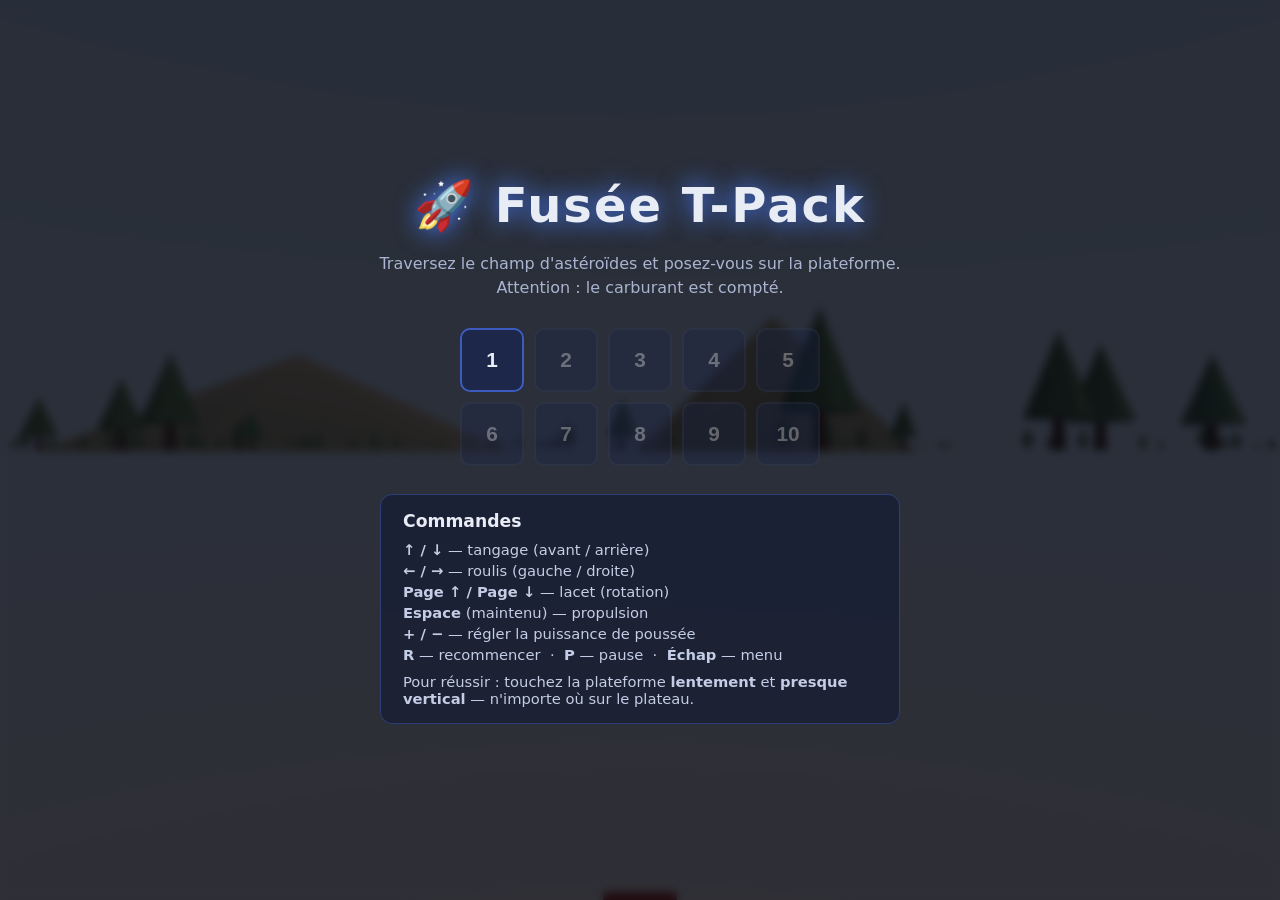
==== index.html @ bf6c11d5 "Difficulté clémente, cible tolérante, décor naturel, commandes non inversées - Seuils d'atterrissage" ====
<!DOCTYPE html>
<html lang="fr">
<head>
  <meta charset="UTF-8" />
  <meta name="viewport" content="width=device-width, initial-scale=1.0" />
  <title>Fusée T-Pack — Atterrissage</title>
  <link rel="icon" href="data:image/svg+xml,<svg xmlns=%22http://www.w3.org/2000/svg%22 viewBox=%220 0 100 100%22><text y=%22.9em%22 font-size=%2290%22>🚀</text></svg>" />
  <link rel="stylesheet" href="./style.css" />
  <script type="importmap">
    { "imports": { "three": "./lib/three.module.min.js" } }
  </script>
</head>
<body>
  <canvas id="scene"></canvas>

  <!-- ===== Menu principal ===== -->
  <div id="menu" class="screen">
    <h1>🚀 Fusée T-Pack</h1>
    <p class="subtitle">Traversez le champ d'astéroïdes et posez-vous sur la plateforme.<br/>
      Attention : le carburant est compté.</p>
    <div id="level-grid"></div>
    <div class="help">
      <h3>Commandes</h3>
      <ul>
        <li><b>↑ / ↓</b> — tangage (avant / arrière)</li>
        <li><b>← / →</b> — roulis (gauche / droite)</li>
        <li><b>Page ↑ / Page ↓</b> — lacet (rotation)</li>
        <li><b>Espace</b> (maintenu) — propulsion</li>
        <li><b>+ / −</b> — régler la puissance de poussée</li>
        <li><b>R</b> — recommencer &nbsp;·&nbsp; <b>P</b> — pause &nbsp;·&nbsp; <b>Échap</b> — menu</li>
      </ul>
      <p>Pour réussir : touchez la plateforme <b>lentement</b> et <b>presque vertical</b> — n'importe où sur le plateau.</p>
    </div>
  </div>

  <!-- ===== HUD ===== -->
  <div id="hud" class="hidden">
    <div id="hud-top">
      <span id="hud-level">Niveau 1/10</span>
      <span id="hud-name"></span>
    </div>
    <div id="hud-left">
      <div class="gauge">
        <label>Carburant</label>
        <div class="bar"><div id="fuel-fill"></div></div>
        <span id="fuel-txt">100</span>
      </div>
      <div class="gauge">
        <label>Poussée</label>
        <div class="bar"><div id="throttle-fill"></div></div>
        <span id="throttle-txt">100 %</span>
      </div>
    </div>
    <div id="hud-right">
      <div class="stat"><label>Altitude</label><span id="stat-alt">0 m</span></div>
      <div class="stat"><label>V. verticale</label><span id="stat-vs">0.0 m/s</span></div>
      <div class="stat"><label>V. horizontale</label><span id="stat-hs">0.0 m/s</span></div>
      <div class="stat"><label>Inclinaison</label><span id="stat-tilt">0°</span></div>
      <div class="stat"><label>Distance plateforme</label><span id="stat-dist">0 m</span></div>
    </div>
  </div>

  <!-- ===== Superposition (prêt / victoire / crash / pause) ===== -->
  <div id="overlay" class="screen hidden">
    <h2 id="overlay-title"></h2>
    <p id="overlay-text"></p>
    <div id="overlay-buttons"></div>
  </div>

  <script type="module" src="./src/main.js"></script>
</body>
</html>
---- style.css ----
* { margin: 0; padding: 0; box-sizing: border-box; }

html, body {
  width: 100%; height: 100%;
  overflow: hidden;
  background: #0b0e1a;
  color: #e8ecf5;
  font-family: "Segoe UI", system-ui, sans-serif;
  user-select: none;
}

#scene { position: fixed; inset: 0; display: block; }

.hidden { display: none !important; }

/* ===== Écrans (menu, overlay) ===== */
.screen {
  position: fixed; inset: 0;
  display: flex; flex-direction: column;
  align-items: center; justify-content: center;
  gap: 18px;
  background: rgba(6, 8, 18, 0.82);
  backdrop-filter: blur(4px);
  text-align: center;
  z-index: 10;
  padding: 24px;
}

.screen h1 { font-size: 3rem; letter-spacing: 2px; text-shadow: 0 0 24px #4a7dff; }
.screen h2 { font-size: 2.2rem; }
.subtitle { color: #aab4d0; line-height: 1.5; }

#level-grid {
  display: grid;
  grid-template-columns: repeat(5, 64px);
  gap: 10px;
  margin: 10px 0;
}

#level-grid button {
  width: 64px; height: 64px;
  font-size: 1.3rem; font-weight: bold;
  color: #e8ecf5;
  background: #1c2749;
  border: 2px solid #3d5bbf;
  border-radius: 10px;
  cursor: pointer;
  transition: transform .1s, background .15s;
}
#level-grid button:hover:not(:disabled) { background: #2c3d78; transform: scale(1.08); }
#level-grid button:disabled { opacity: 0.35; cursor: not-allowed; border-color: #333c58; }
#level-grid button.done { border-color: #3dbf6e; background: #16341f; }

.help {
  max-width: 520px;
  background: rgba(20, 26, 50, 0.7);
  border: 1px solid #2c3d78;
  border-radius: 12px;
  padding: 16px 22px;
  text-align: left;
  font-size: 0.92rem;
  color: #c4cde6;
}
.help h3 { margin-bottom: 8px; color: #e8ecf5; }
.help ul { list-style: none; margin-bottom: 8px; }
.help li { padding: 2px 0; }

#overlay-buttons { display: flex; gap: 14px; }
#overlay-buttons button {
  padding: 12px 26px;
  font-size: 1.05rem; font-weight: 600;
  color: #fff;
  background: #3d5bbf;
  border: none; border-radius: 10px;
  cursor: pointer;
  transition: background .15s, transform .1s;
}
#overlay-buttons button:hover { background: #5573dd; transform: scale(1.05); }
#overlay-buttons button.secondary { background: #2a3354; }
#overlay-buttons button.secondary:hover { background: #3a4670; }

/* ===== HUD ===== */
#hud { position: fixed; inset: 0; pointer-events: none; z-index: 5; }

#hud-top {
  position: absolute; top: 14px; left: 50%;
  transform: translateX(-50%);
  display: flex; gap: 14px; align-items: baseline;
  background: rgba(10, 14, 30, 0.65);
  border: 1px solid #2c3d78;
  border-radius: 10px;
  padding: 8px 18px;
}
#hud-level { font-weight: 700; font-size: 1.1rem; }
#hud-name { color: #aab4d0; font-style: italic; }

#hud-left {
  position: absolute; left: 16px; bottom: 16px;
  display: flex; flex-direction: column; gap: 10px;
  background: rgba(10, 14, 30, 0.65);
  border: 1px solid #2c3d78;
  border-radius: 10px;
  padding: 12px 16px;
  min-width: 230px;
}
.gauge { display: grid; grid-template-columns: 82px 1fr 52px; align-items: center; gap: 8px; }
.gauge label { font-size: 0.82rem; color: #aab4d0; }
.gauge span { font-size: 0.85rem; text-align: right; font-variant-numeric: tabular-nums; }
.bar {
  height: 14px;
  background: #131a33;
  border: 1px solid #33406b;
  border-radius: 7px;
  overflow: hidden;
}
#fuel-fill { height: 100%; width: 100%; background: linear-gradient(90deg, #3dbf6e, #8fe06a); transition: width .1s linear; }
#fuel-fill.low { background: linear-gradient(90deg, #d94040, #ff7b4a); }
#throttle-fill { height: 100%; width: 100%; background: linear-gradient(90deg, #4a7dff, #7fb0ff); }

#hud-right {
  position: absolute; right: 16px; bottom: 16px;
  display: flex; flex-direction: column; gap: 4px;
  background: rgba(10, 14, 30, 0.65);
  border: 1px solid #2c3d78;
  border-radius: 10px;
  padding: 12px 16px;
  min-width: 230px;
}
.stat { display: flex; justify-content: space-between; gap: 16px; font-size: 0.9rem; }
.stat label { color: #aab4d0; }
.stat span { font-variant-numeric: tabular-nums; }
.stat span.ok { color: #6fe08a; }
.stat span.bad { color: #ff7b6b; }
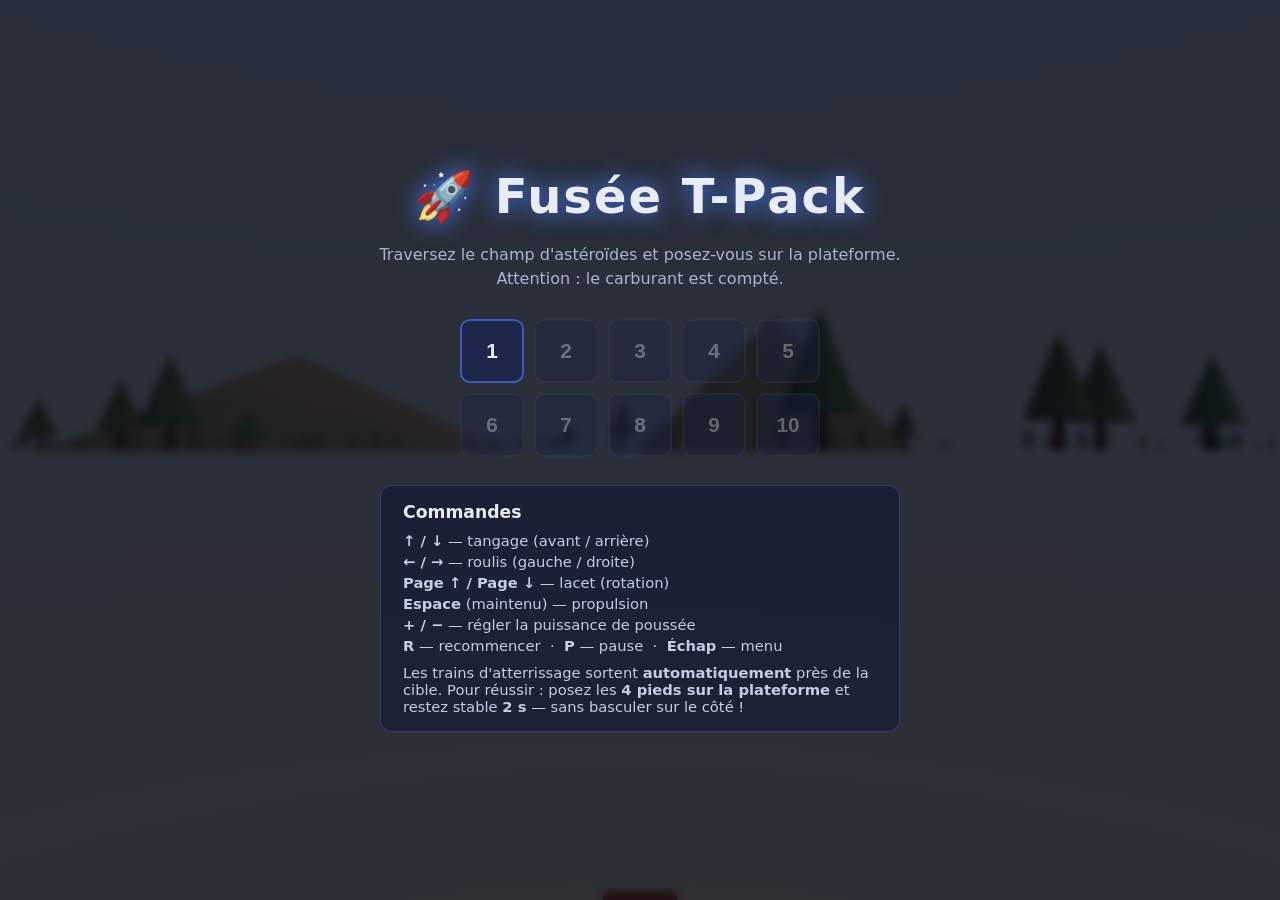
==== commit b1f035bd: "Trains d'atterrissage + physique de contact : le défi est de ne pas basculer - 4 trains d'atterrissa" ====
--- a/index.html
+++ b/index.html
@@ -29,7 +29,9 @@
         <li><b>+ / −</b> — régler la puissance de poussée</li>
         <li><b>R</b> — recommencer &nbsp;·&nbsp; <b>P</b> — pause &nbsp;·&nbsp; <b>Échap</b> — menu</li>
       </ul>
-      <p>Pour réussir : touchez la plateforme <b>lentement</b> et <b>presque vertical</b> — n'importe où sur le plateau.</p>
+      <p>Les trains d'atterrissage sortent <b>automatiquement</b> près de la cible.
+        Pour réussir : posez les <b>4 pieds sur la plateforme</b> et restez stable <b>2 s</b> —
+        sans basculer sur le côté !</p>
     </div>
   </div>
 
@@ -57,7 +59,9 @@
       <div class="stat"><label>V. horizontale</label><span id="stat-hs">0.0 m/s</span></div>
       <div class="stat"><label>Inclinaison</label><span id="stat-tilt">0°</span></div>
       <div class="stat"><label>Distance plateforme</label><span id="stat-dist">0 m</span></div>
+      <div class="stat"><label>Trains d'atterrissage</label><span id="stat-legs">Repliés</span></div>
     </div>
+    <div id="stab" class="hidden"></div>
   </div>
 
   <!-- ===== Superposition (prêt / victoire / crash / pause) ===== -->
--- a/style.css
+++ b/style.css
@@ -131,3 +131,17 @@
 .stat span { font-variant-numeric: tabular-nums; }
 .stat span.ok { color: #6fe08a; }
 .stat span.bad { color: #ff7b6b; }
+
+#stab {
+  position: absolute;
+  bottom: 100px; left: 50%;
+  transform: translateX(-50%);
+  background: rgba(10, 14, 30, 0.72);
+  border: 1px solid #3dbf6e;
+  border-radius: 10px;
+  padding: 10px 24px;
+  font-size: 1.1rem;
+  font-weight: 600;
+  color: #6fe08a;
+  white-space: nowrap;
+}
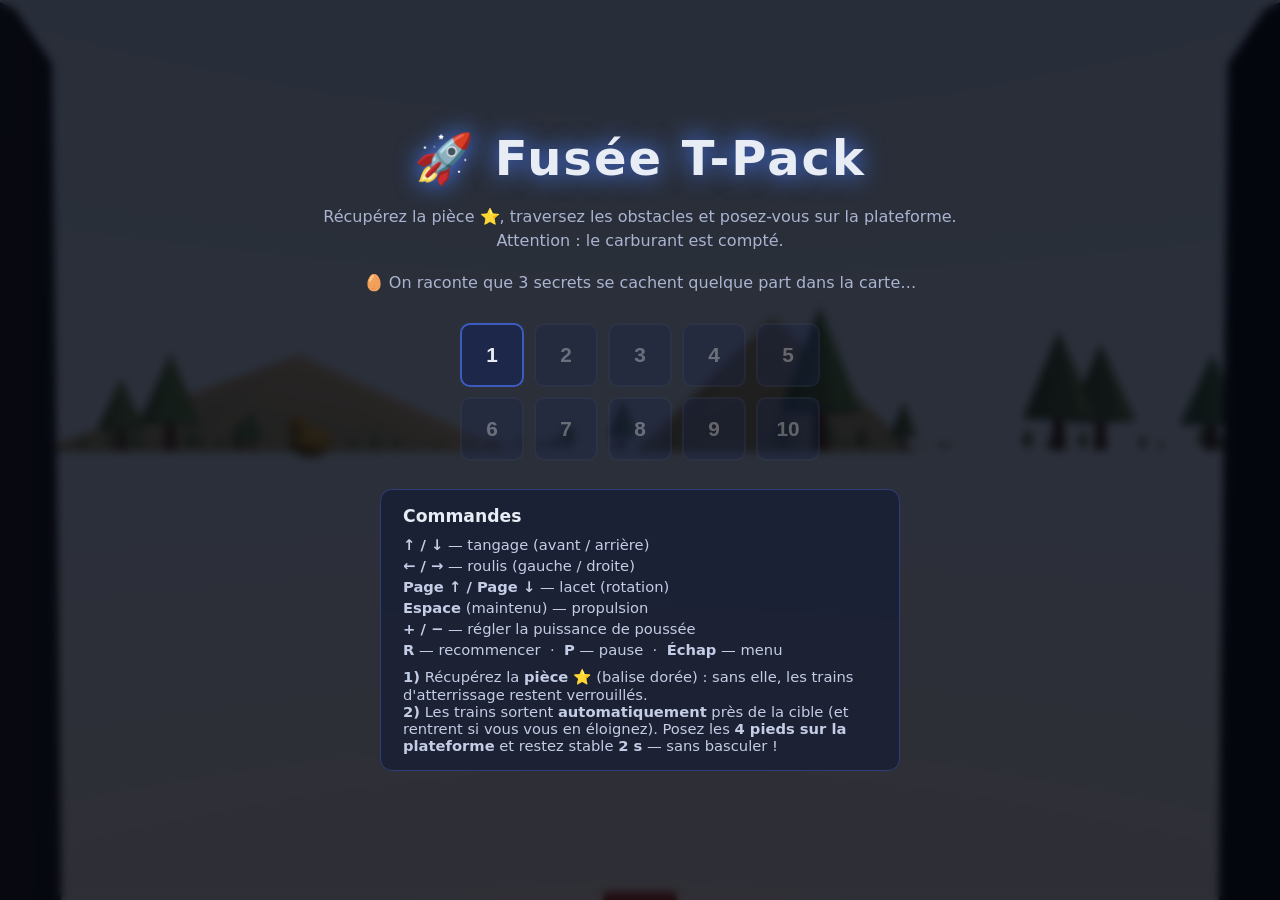
==== commit 41bbf51f: "Pièce à récupérer, trains rétractables, obstacles 360° variés, secrets - Pièce dorée ⭐ par niveau (b" ====
--- a/index.html
+++ b/index.html
@@ -16,8 +16,9 @@
   <!-- ===== Menu principal ===== -->
   <div id="menu" class="screen">
     <h1>🚀 Fusée T-Pack</h1>
-    <p class="subtitle">Traversez le champ d'astéroïdes et posez-vous sur la plateforme.<br/>
+    <p class="subtitle">Récupérez la pièce ⭐, traversez les obstacles et posez-vous sur la plateforme.<br/>
       Attention : le carburant est compté.</p>
+    <p class="subtitle" id="menu-eggs"></p>
     <div id="level-grid"></div>
     <div class="help">
       <h3>Commandes</h3>
@@ -29,9 +30,11 @@
         <li><b>+ / −</b> — régler la puissance de poussée</li>
         <li><b>R</b> — recommencer &nbsp;·&nbsp; <b>P</b> — pause &nbsp;·&nbsp; <b>Échap</b> — menu</li>
       </ul>
-      <p>Les trains d'atterrissage sortent <b>automatiquement</b> près de la cible.
-        Pour réussir : posez les <b>4 pieds sur la plateforme</b> et restez stable <b>2 s</b> —
-        sans basculer sur le côté !</p>
+      <p><b>1)</b> Récupérez la <b>pièce ⭐</b> (balise dorée) : sans elle, les trains
+        d'atterrissage restent verrouillés.<br/>
+        <b>2)</b> Les trains sortent <b>automatiquement</b> près de la cible (et rentrent
+        si vous vous en éloignez). Posez les <b>4 pieds sur la plateforme</b> et restez
+        stable <b>2 s</b> — sans basculer !</p>
     </div>
   </div>
 
@@ -59,9 +62,11 @@
       <div class="stat"><label>V. horizontale</label><span id="stat-hs">0.0 m/s</span></div>
       <div class="stat"><label>Inclinaison</label><span id="stat-tilt">0°</span></div>
       <div class="stat"><label>Distance plateforme</label><span id="stat-dist">0 m</span></div>
-      <div class="stat"><label>Trains d'atterrissage</label><span id="stat-legs">Repliés</span></div>
+      <div class="stat"><label>Pièce</label><span id="stat-piece">À récupérer ⭐</span></div>
+      <div class="stat"><label>Trains d'atterrissage</label><span id="stat-legs">Verrouillés 🔒</span></div>
     </div>
     <div id="stab" class="hidden"></div>
+    <div id="toast" class="hidden"></div>
   </div>
 
   <!-- ===== Superposition (prêt / victoire / crash / pause) ===== -->
--- a/style.css
+++ b/style.css
@@ -145,3 +145,25 @@
   color: #6fe08a;
   white-space: nowrap;
 }
+#stab.warn { border-color: #ffb84a; color: #ffd24a; }
+
+/* Toast : pièce ramassée, secrets découverts */
+#toast {
+  position: absolute;
+  top: 76px; left: 50%;
+  transform: translateX(-50%);
+  background: rgba(20, 16, 40, 0.85);
+  border: 2px solid #ffd24a;
+  border-radius: 14px;
+  padding: 14px 30px;
+  font-size: 1.15rem;
+  font-weight: 700;
+  color: #ffe9ad;
+  white-space: nowrap;
+  box-shadow: 0 0 30px rgba(255, 210, 74, 0.35);
+}
+#toast.pop { animation: toast-pop 0.45s cubic-bezier(0.2, 1.6, 0.4, 1); }
+@keyframes toast-pop {
+  0% { transform: translateX(-50%) scale(0.4); opacity: 0; }
+  100% { transform: translateX(-50%) scale(1); opacity: 1; }
+}
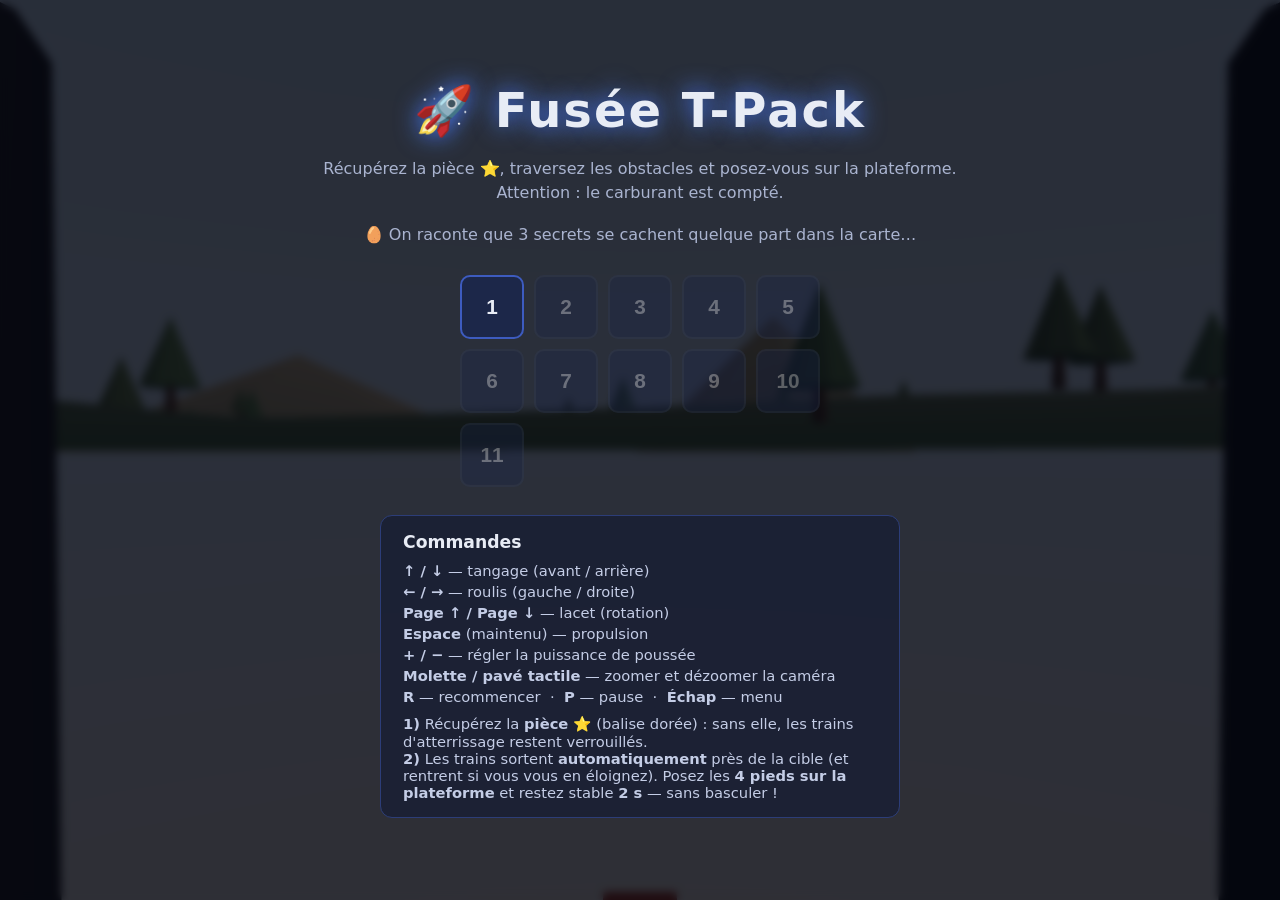
==== commit dddea686: "Niveau 11 « L'Épreuve Extrême » + zoom caméra à la molette - Niveau 11 dans un nouveau monde d'orage" ====
--- a/index.html
+++ b/index.html
@@ -28,6 +28,7 @@
         <li><b>Page ↑ / Page ↓</b> — lacet (rotation)</li>
         <li><b>Espace</b> (maintenu) — propulsion</li>
         <li><b>+ / −</b> — régler la puissance de poussée</li>
+        <li><b>Molette / pavé tactile</b> — zoomer et dézoomer la caméra</li>
         <li><b>R</b> — recommencer &nbsp;·&nbsp; <b>P</b> — pause &nbsp;·&nbsp; <b>Échap</b> — menu</li>
       </ul>
       <p><b>1)</b> Récupérez la <b>pièce ⭐</b> (balise dorée) : sans elle, les trains
@@ -41,8 +42,9 @@
   <!-- ===== HUD ===== -->
   <div id="hud" class="hidden">
     <div id="hud-top">
-      <span id="hud-level">Niveau 1/10</span>
+      <span id="hud-level">Niveau 1/11</span>
       <span id="hud-name"></span>
+      <span id="hud-timer" class="hidden">⏱ --</span>
     </div>
     <div id="hud-left">
       <div class="gauge">
--- a/style.css
+++ b/style.css
@@ -93,6 +93,14 @@
 }
 #hud-level { font-weight: 700; font-size: 1.1rem; }
 #hud-name { color: #aab4d0; font-style: italic; }
+#hud-timer {
+  font-weight: 700;
+  font-size: 1.1rem;
+  color: #ffd24a;
+  font-variant-numeric: tabular-nums;
+}
+#hud-timer.low { color: #ff5252; animation: timer-blink 0.6s step-end infinite; }
+@keyframes timer-blink { 50% { opacity: 0.35; } }
 
 #hud-left {
   position: absolute; left: 16px; bottom: 16px;
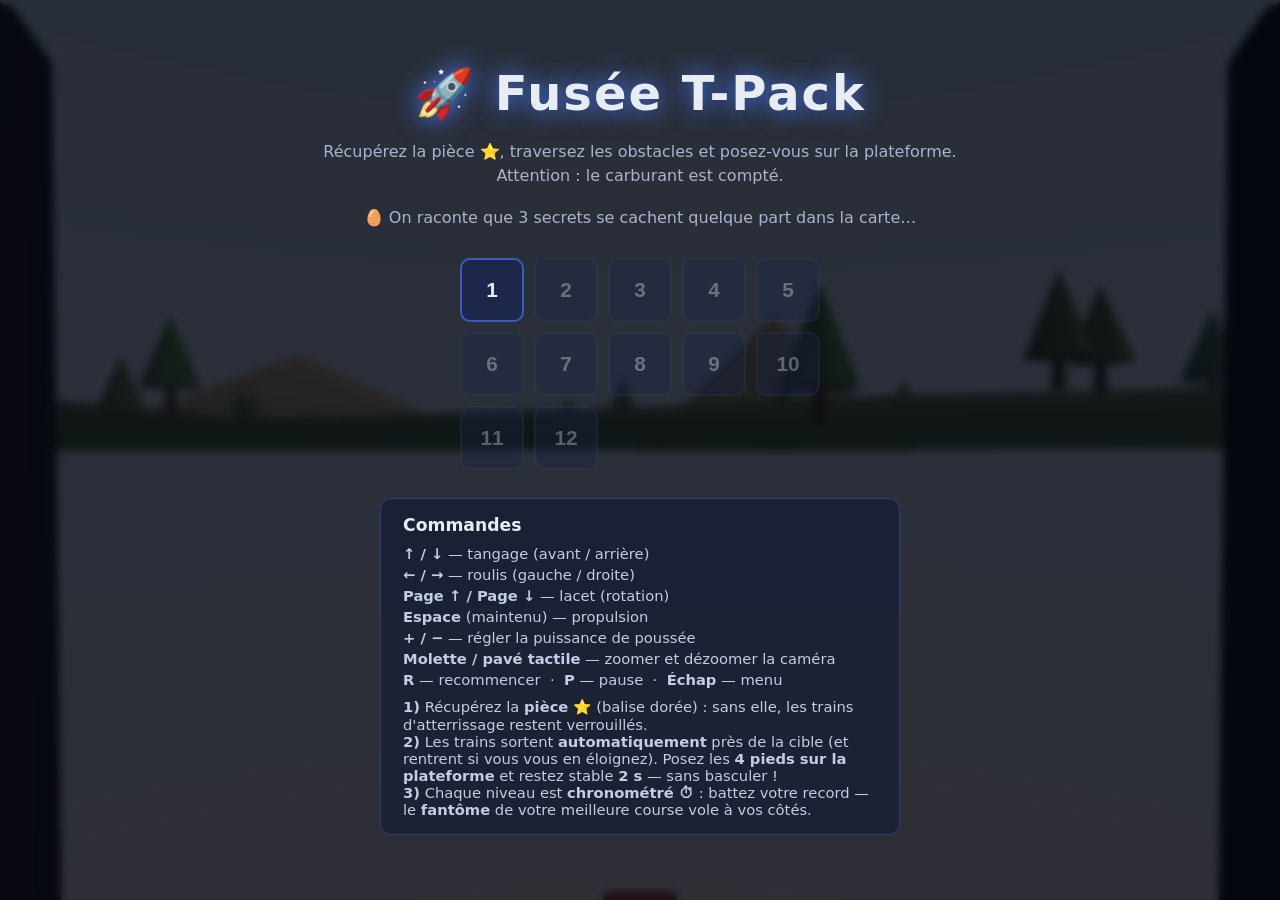
==== commit 1c0e6663: "Chrono sur tous les niveaux, records sauvegardés et fantôme façon Mario Kart - Limite de temps sur l" ====
--- a/index.html
+++ b/index.html
@@ -35,7 +35,9 @@
         d'atterrissage restent verrouillés.<br/>
         <b>2)</b> Les trains sortent <b>automatiquement</b> près de la cible (et rentrent
         si vous vous en éloignez). Posez les <b>4 pieds sur la plateforme</b> et restez
-        stable <b>2 s</b> — sans basculer !</p>
+        stable <b>2 s</b> — sans basculer !<br/>
+        <b>3)</b> Chaque niveau est <b>chronométré ⏱</b> : battez votre record — le
+        <b>fantôme</b> de votre meilleure course vole à vos côtés.</p>
     </div>
   </div>
 
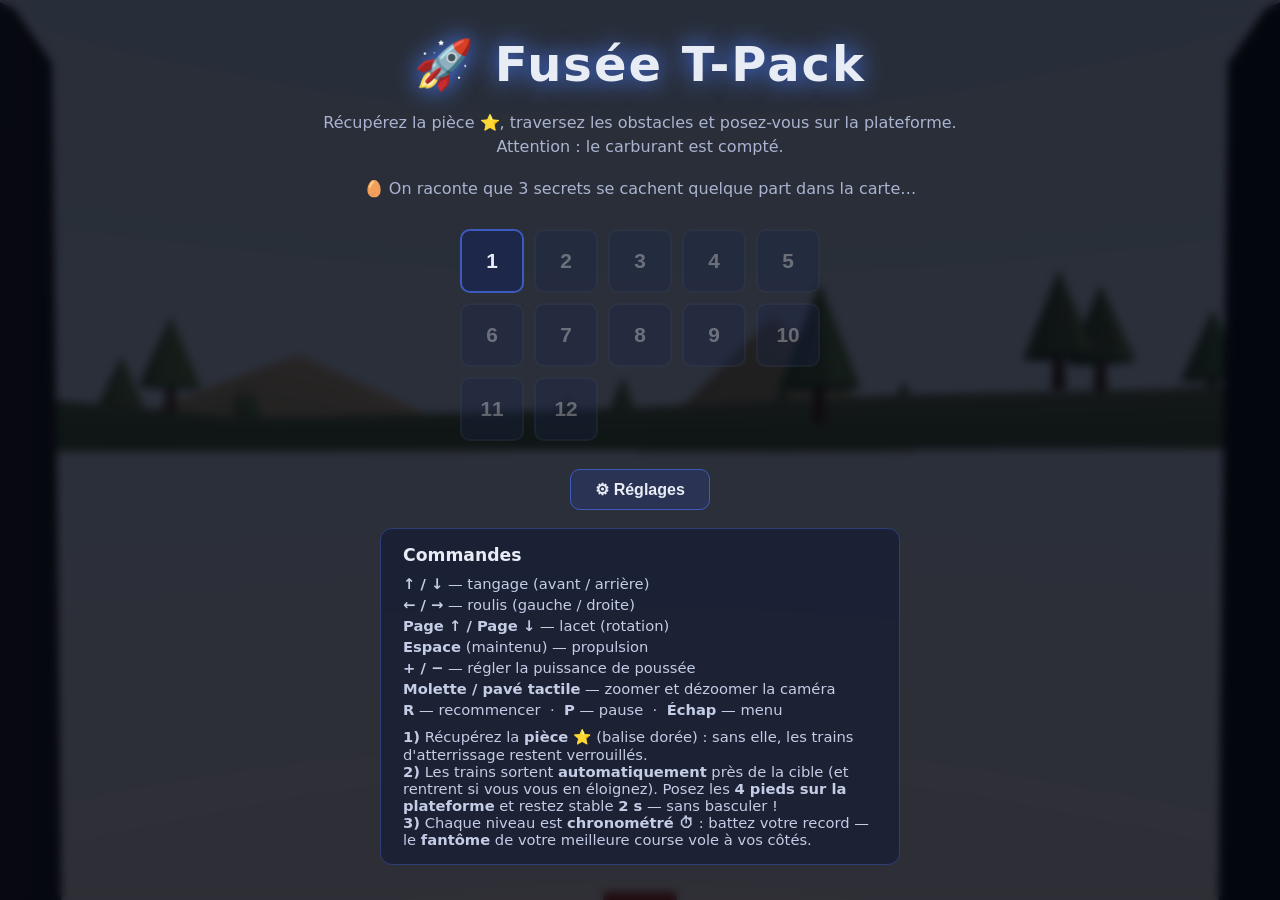
==== commit 511281b0: "Panneau Réglages : son, fantôme, meilleurs temps, mode clavier + souris - Nouveau volet ⚙ Réglages d" ====
--- a/index.html
+++ b/index.html
@@ -20,6 +20,7 @@
       Attention : le carburant est compté.</p>
     <p class="subtitle" id="menu-eggs"></p>
     <div id="level-grid"></div>
+    <button id="btn-settings" class="menu-btn">⚙ Réglages</button>
     <div class="help">
       <h3>Commandes</h3>
       <ul>
@@ -73,6 +74,36 @@
     <div id="toast" class="hidden"></div>
   </div>
 
+  <!-- ===== Réglages ===== -->
+  <div id="settings" class="screen hidden">
+    <div id="settings-panel">
+      <h2>⚙ Réglages</h2>
+      <label class="set-row">
+        <input type="checkbox" id="set-sound" />
+        <span>Son activé</span>
+      </label>
+      <label class="set-row">
+        <span>Volume</span>
+        <input type="range" id="set-volume" min="0" max="100" step="5" />
+        <span id="set-volume-txt">70 %</span>
+      </label>
+      <label class="set-row">
+        <input type="checkbox" id="set-ghost" />
+        <span>Fantôme du record 👻</span>
+      </label>
+      <div class="set-row" id="set-ctrl-row">
+        <span>Commandes :</span>
+        <label><input type="radio" name="set-ctrl" id="set-kb" /> Clavier</label>
+        <label><input type="radio" name="set-ctrl" id="set-kbm" /> Clavier + souris</label>
+      </div>
+      <p class="set-hint">En mode « clavier + souris », la caméra n'est plus verrouillée sur la
+        cible : déplacez la souris pour orbiter autour de la fusée, molette pour zoomer.</p>
+      <h3>🏁 Meilleurs temps</h3>
+      <ol id="records-list"></ol>
+      <button id="btn-close-settings">Fermer</button>
+    </div>
+  </div>
+
   <!-- ===== Superposition (prêt / victoire / crash / pause) ===== -->
   <div id="overlay" class="screen hidden">
     <h2 id="overlay-title"></h2>
--- a/style.css
+++ b/style.css
@@ -50,6 +50,74 @@
 #level-grid button:hover:not(:disabled) { background: #2c3d78; transform: scale(1.08); }
 #level-grid button:disabled { opacity: 0.35; cursor: not-allowed; border-color: #333c58; }
 #level-grid button.done { border-color: #3dbf6e; background: #16341f; }
+
+.menu-btn {
+  padding: 10px 24px;
+  font-size: 1rem;
+  font-weight: 600;
+  color: #e8ecf5;
+  background: #2a3354;
+  border: 1px solid #3d5bbf;
+  border-radius: 10px;
+  cursor: pointer;
+  transition: background .15s;
+}
+.menu-btn:hover { background: #3a4670; }
+
+/* ===== Panneau de réglages ===== */
+#settings { z-index: 12; }
+#settings-panel {
+  background: rgba(16, 21, 42, 0.95);
+  border: 1px solid #3d5bbf;
+  border-radius: 14px;
+  padding: 24px 32px;
+  display: flex;
+  flex-direction: column;
+  gap: 12px;
+  min-width: 380px;
+  max-height: 88vh;
+  overflow-y: auto;
+  text-align: left;
+}
+#settings-panel h2 { font-size: 1.5rem; text-align: center; }
+#settings-panel h3 { margin-top: 6px; }
+.set-row {
+  display: flex;
+  align-items: center;
+  gap: 10px;
+  font-size: 1rem;
+  cursor: pointer;
+}
+.set-row input[type="checkbox"], .set-row input[type="radio"] {
+  width: 18px; height: 18px;
+  accent-color: #3d5bbf;
+  cursor: pointer;
+}
+.set-row input[type="range"] { flex: 1; accent-color: #3d5bbf; cursor: pointer; }
+#set-volume-txt { min-width: 48px; text-align: right; font-variant-numeric: tabular-nums; }
+#set-ctrl-row label { display: flex; align-items: center; gap: 6px; cursor: pointer; }
+.set-hint { font-size: 0.85rem; color: #aab4d0; line-height: 1.4; }
+#records-list {
+  margin: 0 0 4px 22px;
+  font-size: 0.92rem;
+  color: #c4cde6;
+  max-height: 200px;
+  overflow-y: auto;
+}
+#records-list li { padding: 1px 0; }
+#records-list .rec-time { color: #ffd24a; font-variant-numeric: tabular-nums; }
+#btn-close-settings {
+  align-self: center;
+  padding: 10px 30px;
+  font-size: 1rem;
+  font-weight: 600;
+  color: #fff;
+  background: #3d5bbf;
+  border: none;
+  border-radius: 10px;
+  cursor: pointer;
+}
+#btn-close-settings:hover { background: #5573dd; }
 
 .help {
   max-width: 520px;
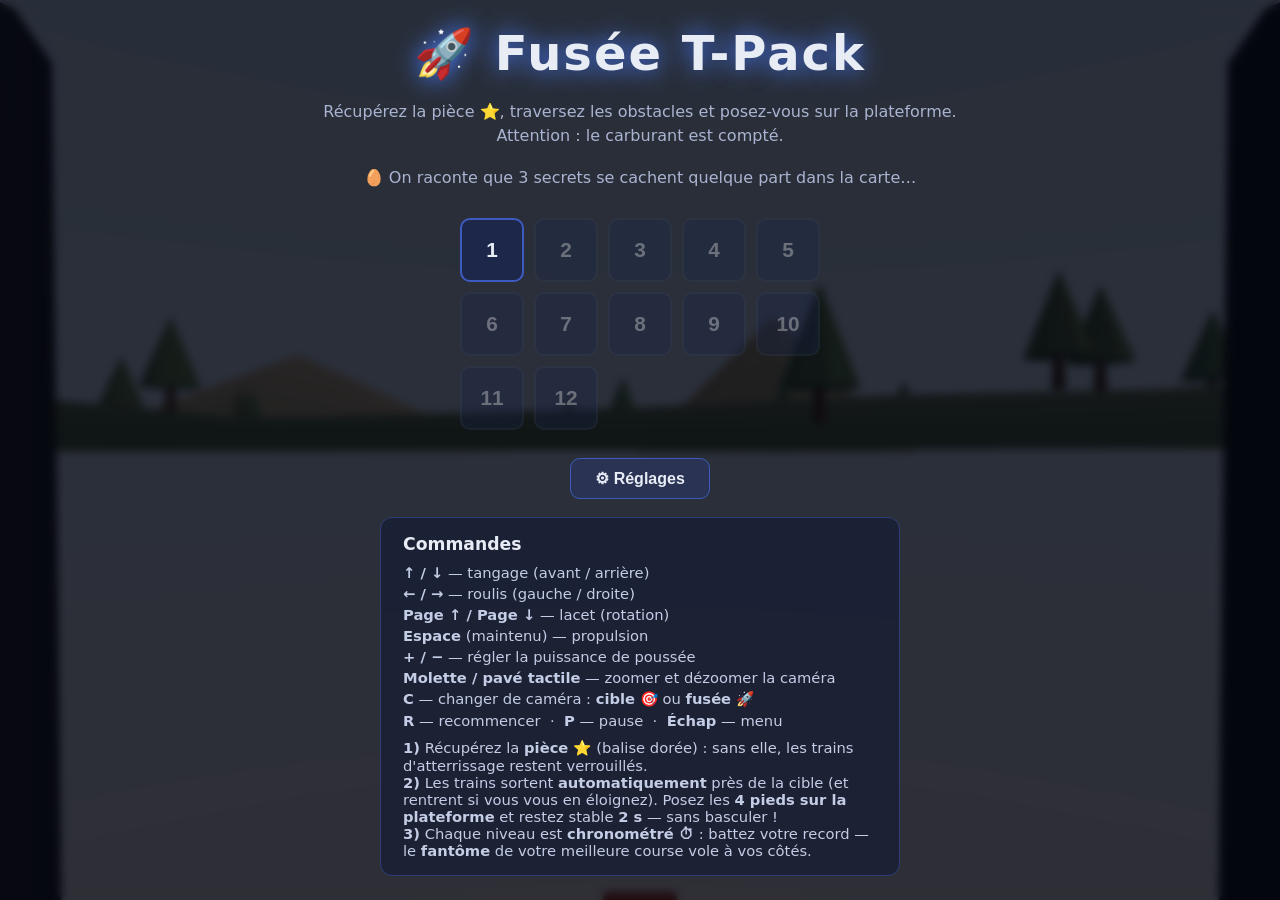
==== commit 709d90db: "Deux caméras façon Rocket League : caméra cible et caméra fusée - Caméra cible 🎯 (verrouillée sur la" ====
--- a/index.html
+++ b/index.html
@@ -30,6 +30,7 @@
         <li><b>Espace</b> (maintenu) — propulsion</li>
         <li><b>+ / −</b> — régler la puissance de poussée</li>
         <li><b>Molette / pavé tactile</b> — zoomer et dézoomer la caméra</li>
+        <li><b>C</b> — changer de caméra : <b>cible</b> 🎯 ou <b>fusée</b> 🚀</li>
         <li><b>R</b> — recommencer &nbsp;·&nbsp; <b>P</b> — pause &nbsp;·&nbsp; <b>Échap</b> — menu</li>
       </ul>
       <p><b>1)</b> Récupérez la <b>pièce ⭐</b> (balise dorée) : sans elle, les trains
@@ -45,8 +46,9 @@
   <!-- ===== HUD ===== -->
   <div id="hud" class="hidden">
     <div id="hud-top">
-      <span id="hud-level">Niveau 1/11</span>
+      <span id="hud-level">Niveau 1/12</span>
       <span id="hud-name"></span>
+      <span id="hud-cam">🎥 Cible</span>
       <span id="hud-timer" class="hidden">⏱ --</span>
     </div>
     <div id="hud-left">
@@ -96,8 +98,10 @@
         <label><input type="radio" name="set-ctrl" id="set-kb" /> Clavier</label>
         <label><input type="radio" name="set-ctrl" id="set-kbm" /> Clavier + souris</label>
       </div>
-      <p class="set-hint">En mode « clavier + souris », la caméra n'est plus verrouillée sur la
-        cible : déplacez la souris pour orbiter autour de la fusée, molette pour zoomer.</p>
+      <p class="set-hint">Deux caméras, façon Rocket League : <b>cible</b> (verrouillée sur la
+        plateforme) et <b>fusée</b> (suit la fusée). Bascule : touche <b>C</b> au clavier,
+        <b>clic droit</b> en mode souris. En mode « clavier + souris » : la souris oriente
+        la caméra fusée, molette pour zoomer, <b>clic gauche maintenu = propulsion</b>.</p>
       <h3>🏁 Meilleurs temps</h3>
       <ol id="records-list"></ol>
       <button id="btn-close-settings">Fermer</button>
--- a/style.css
+++ b/style.css
@@ -161,6 +161,7 @@
 }
 #hud-level { font-weight: 700; font-size: 1.1rem; }
 #hud-name { color: #aab4d0; font-style: italic; }
+#hud-cam { color: #8fd8ff; font-size: 0.95rem; }
 #hud-timer {
   font-weight: 700;
   font-size: 1.1rem;
